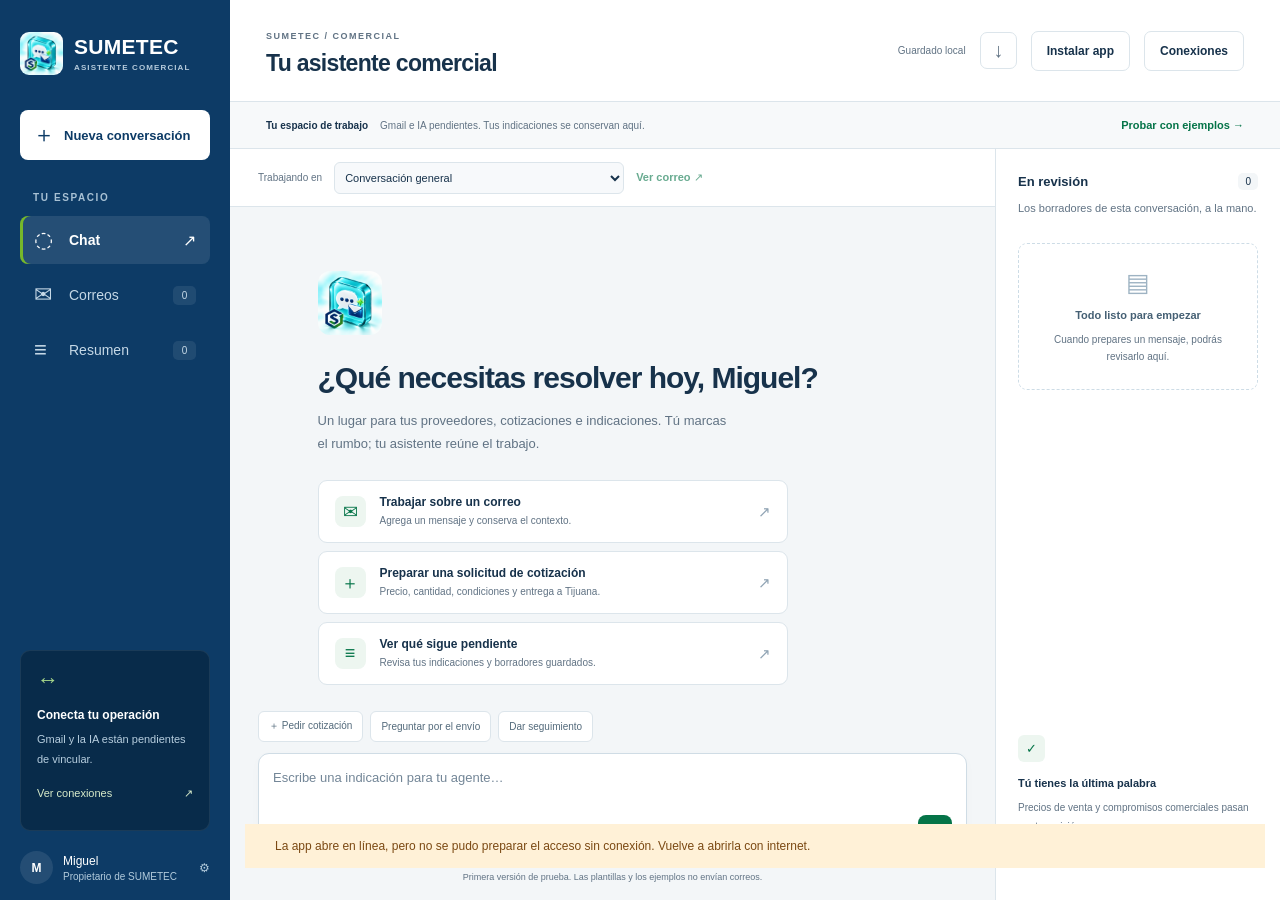
==== ASISTENTE/asistente.html @ 2525d237 "d" ====
<!doctype html>
<html lang="es">
<head>
  <meta charset="utf-8"><meta name="viewport" content="width=device-width,initial-scale=1,viewport-fit=cover">
  <meta name="theme-color" content="#0D3B66"><meta name="description" content="Tu espacio comercial de SUMETEC: instrucciones, correos y borradores en una conversación.">
  <meta name="mobile-web-app-capable" content="yes"><meta name="apple-mobile-web-app-capable" content="yes"><meta name="apple-mobile-web-app-title" content="Asistente"><meta name="apple-mobile-web-app-status-bar-style" content="default">
  <link rel="manifest" href="manifest.json"><link rel="apple-touch-icon" href="icons/asistente-180.png">
  <meta http-equiv="Content-Security-Policy" content="default-src 'self'; script-src 'self'; style-src 'self'; img-src 'self' data:; connect-src 'self'; object-src 'none'; base-uri 'self'; form-action 'self'">
  <title>SUMETEC · Asistente comercial</title><link rel="icon" href="favicon.png" type="image/png" sizes="32x32"><link rel="stylesheet" href="styles.css">
</head>
<body>
<a class="skip" href="#main">Ir al contenido</a>
<div class="app-shell">
  <aside class="sidebar" aria-label="Navegación principal">
    <a class="brand" href="#chat" aria-label="SUMETEC Asistente"><img class="brand-icon" src="icons/asistente-192.png" alt=""><span>SUMETEC<small>ASISTENTE COMERCIAL</small></span></a>
    <button class="new-chat" data-action="general"><span aria-hidden="true">＋</span> Nueva conversación</button>
    <p class="nav-caption">TU ESPACIO</p>
    <nav><button class="nav-item active" data-view="chat"><span aria-hidden="true">◌</span> Chat <span class="nav-end">↗</span></button><button class="nav-item" data-view="mail"><span aria-hidden="true">✉</span> Correos <b id="mail-count">0</b></button><button class="nav-item" data-view="summary"><span aria-hidden="true">≡</span> Resumen <b id="draft-count">0</b></button></nav>
    <div class="sidebar-bottom"><div class="connection-card"><span class="connection-icon" aria-hidden="true">↔</span><strong>Conecta tu operación</strong><p>Gmail y la IA están pendientes de vincular.</p><button data-action="connections">Ver conexiones <span aria-hidden="true">↗</span></button></div><button class="owner" data-action="rules"><span class="avatar">M</span><span>Miguel<small>Propietario de SUMETEC</small></span><span aria-hidden="true">⚙</span></button></div>
  </aside>
  <main id="main" tabindex="-1">
    <header class="topbar"><div><span class="eyebrow">SUMETEC / COMERCIAL</span><h1 id="page-title">Tu asistente comercial</h1></div><div class="top-actions"><span id="save-state" class="save-state">Guardado local</span><button class="icon-button" data-action="export" aria-label="Exportar respaldo" title="Exportar respaldo">↓</button><button id="install-app" class="button subtle" type="button">Instalar app</button><button class="button subtle" data-action="connections">Conexiones</button></div></header>
    <div id="storage-warning" class="warning" role="alert" hidden></div>
    <div class="modebar"><span id="mode-label">Tu espacio de trabajo</span><span class="mode-description" id="mode-description">Gmail e IA pendientes. Tus indicaciones se conservan aquí.</span><button id="mode-toggle" data-action="toggle-demo">Probar con ejemplos <span aria-hidden="true">→</span></button></div>
    <section id="chat-view" class="view chat-layout" aria-label="Chat con el asistente">
      <div class="conversation">
        <div class="context-bar"><span class="context-label">Trabajando en</span><label class="sr-only" for="context-select">Correo o conversación actual</label><select id="context-select"><option value="">Conversación general</option></select><button class="text-button" data-action="open-context">Ver correo <span aria-hidden="true">↗</span></button></div>
        <div id="chat-log" class="chat-log" role="log" aria-label="Mensajes" aria-live="polite"></div>
        <div class="composer-area"><div class="quick-actions"><button data-template="quote">＋ Pedir cotización</button><button data-template="shipping">Preguntar por el envío</button><button data-template="followup">Dar seguimiento</button></div><form id="chat-form" class="composer"><label class="sr-only" for="instruction">Indicación para el agente</label><textarea id="instruction" rows="2" maxlength="4000" placeholder="Escribe una indicación para tu agente…"></textarea><div class="composer-bottom"><span>Enter para guardar · Mayús + Enter para otra línea</span><button type="submit" class="send-button" aria-label="Guardar indicación">↑</button></div></form><p class="composer-note">Primera versión de prueba. Las plantillas y los ejemplos no envían correos.</p></div>
      </div>
      <aside class="review-panel" aria-label="Borradores en revisión"><div class="panel-heading"><h2>En revisión</h2><span id="review-count">0</span></div><p class="panel-intro">Los borradores de esta conversación, a la mano.</p><div id="review-list"></div><div class="rules-note"><span class="rule-icon" aria-hidden="true">✓</span><strong>Tú tienes la última palabra</strong><p>Precios de venta y compromisos comerciales pasan por tu revisión.</p><button class="text-button" data-action="rules">Ver reglas del asistente →</button></div></aside>
    </section>
    <section id="mail-view" class="view content-view" aria-label="Conversaciones de correo" hidden><div class="section-heading"><div><h2>Todo empieza con una conversación</h2><p>Revisa el correo y dale una indicación al agente.</p></div><button class="button primary" data-action="add-mail">＋ Agregar correo</button></div><div class="search-box"><span aria-hidden="true">⌕</span><label class="sr-only" for="mail-search">Buscar correos</label><input id="mail-search" placeholder="Buscar proveedor, asunto o correo…" type="search"></div><div id="mail-list" class="mail-list"></div><p class="footnote">Los correos agregados aquí son manuales. Gmail todavía no está sincronizado.</p></section>
    <section id="summary-view" class="view content-view" aria-label="Resumen comercial" hidden><div class="section-heading"><div><h2>Tu operación, de un vistazo</h2><p>Lo que preparaste y lo que sigue pendiente.</p></div><button class="button subtle" data-action="export">Exportar respaldo ↓</button></div><div id="summary-stats" class="summary-stats"></div><div class="summary-columns"><div><h3>Borradores para revisar</h3><div id="summary-drafts"></div></div><div><h3>Indicaciones pendientes</h3><div id="summary-tasks"></div></div></div><div class="summary-notice"><strong>Decisiones con respaldo</strong><p>Este resumen cuenta conversaciones, borradores e indicaciones. La comparación de cotizaciones y el costo puesto en Tijuana estarán disponibles al conectar las fuentes y la IA.</p></div></section>
  </main>
</div>
<dialog id="modal"><div class="dialog-top"><h2 id="modal-title"></h2><button class="icon-button" data-action="close-modal" aria-label="Cerrar ventana">×</button></div><div id="modal-body"></div></dialog>
<div id="toast" role="status" aria-live="polite" hidden></div>
<noscript>Activa JavaScript para usar las conversaciones y guardar borradores en este navegador.</noscript>
<aside id="pwa-update" class="pwa-update" role="status" hidden><div><strong>Actualización disponible</strong><p id="pwa-update-text">Tu trabajo se conserva. Actualiza cuando termines.</p></div><button id="pwa-update-button" class="button primary" type="button">Actualizar app</button></aside>
<p id="pwa-status" class="warning" role="status" hidden></p>
<dialog id="install-help"><div class="dialog-top"><h2>Instalar SUMETEC Asistente</h2><button id="close-install-help" class="icon-button" aria-label="Cerrar ayuda de instalación" type="button">×</button></div><div class="install-help-body"><p>La app se abre con su icono y en una ventana independiente.</p><ul><li><strong>Android:</strong> abre el menú de Chrome y elige «Instalar app» o «Agregar a pantalla principal».</li><li><strong>iPhone o iPad:</strong> abre la app en Safari, toca Compartir y elige «Agregar a pantalla de inicio».</li><li><strong>Computadora:</strong> en Chrome o Edge usa «Instalar» en la barra de direcciones o en el menú del navegador.</li></ul><p>Para instalarla en tu celular necesita un enlace HTTPS, como tus otras apps. El acceso local de prueba sólo corresponde a esta computadora.</p></div></dialog>
<script type="module" src="app.mjs"></script><script type="module" src="pwa.js"></script>
</body></html>
---- ASISTENTE/styles.css ----
:root{--navy:#0d3b66;--deep:#092c4c;--green:#057448;--lime:#76b82a;--ink:#17324b;--muted:#617384;--line:#dce5eb;--canvas:#f3f6f8;--white:#fff;--soft-green:#edf6f0;--amber:#8b5310;font-family:'Segoe UI',Tahoma,sans-serif;color:var(--ink);background:var(--canvas);font-size:15px;font-synthesis:none}*{box-sizing:border-box}body{margin:0}button,input,textarea,select{font:inherit}button,a,input,textarea,select{-webkit-tap-highlight-color:transparent}button{cursor:pointer}button:disabled{cursor:not-allowed;opacity:.6}a{color:var(--navy)}button:focus-visible,a:focus-visible,input:focus-visible,textarea:focus-visible,select:focus-visible{outline:3px solid var(--lime);outline-offset:3px}[hidden]{display:none!important}.sr-only{position:absolute;width:1px;height:1px;padding:0;margin:-1px;overflow:hidden;clip:rect(0,0,0,0);white-space:nowrap;border:0}.skip{position:fixed;top:-60px;left:20px;background:white;padding:12px;z-index:99}.skip:focus{top:12px}.app-shell{display:grid;grid-template-columns:230px minmax(0,1fr);min-height:100dvh}.sidebar{background:var(--navy);color:white;padding:32px 20px 16px;display:flex;flex-direction:column;position:fixed;inset:0 auto 0 0;width:230px}.brand{display:flex;gap:11px;align-items:center;color:white;text-decoration:none;font-weight:750;font-size:21px;letter-spacing:.3px}.brand small{display:block;letter-spacing:1.1px;font-size:8px;font-weight:600;color:#b6cbdc;margin-top:4px}.bolt{width:39px;height:43px;clip-path:polygon(25% 0,75% 0,100% 50%,75% 100%,25% 100%,0 50%);background:var(--lime);color:var(--deep);display:grid;place-items:center;font-size:27px}.new-chat{margin:35px 0 32px;width:100%;min-height:45px;background:#fff;color:var(--navy);border:0;border-radius:8px;text-align:left;padding:10px 13px;font-weight:650;font-size:13px;display:flex;gap:9px;align-items:center}.new-chat>span{font-size:22px;font-weight:400}.nav-caption{font-size:10px;letter-spacing:1.6px;font-weight:600;color:#a8c1d4;margin:0 13px 13px}nav{display:grid;gap:7px}.nav-item{border:0;color:#c5d8e6;background:transparent;display:flex;gap:12px;align-items:center;width:100%;text-align:left;padding:13px 14px;min-height:47px;border-radius:8px;font-size:14px}.nav-item>span:first-child{font-size:22px;width:23px;line-height:1}.nav-item.active{background:#ffffff19;color:#fff;box-shadow:inset 3px 0 var(--lime);font-weight:650}.nav-item b{margin-left:auto;background:#ffffff15;border-radius:5px;min-width:23px;text-align:center;font-size:10px;padding:4px;font-weight:500}.nav-end{margin-left:auto;font-size:16px}.sidebar-bottom{margin-top:auto;padding-top:30px}.connection-card{background:#082b4a;border:1px solid #ffffff13;border-radius:10px;padding:16px}.connection-icon{font-size:22px;color:#a5d58a;display:block;margin-bottom:12px}.connection-card strong{font-size:12px}.connection-card p{font-size:11px;line-height:1.8;color:#b7cedf;margin:8px 0 14px}.connection-card button{background:none;border:0;color:#d7ebca;font-size:11px;padding:3px 0;display:flex;justify-content:space-between;width:100%;min-height:30px}.owner{width:100%;display:flex;gap:10px;align-items:center;border:0;background:none;color:white;text-align:left;padding:20px 0 0;font-size:12px}.owner>span:last-child{margin-left:auto;color:#b2cbdc}.owner small{display:block;font-size:10px;color:#b2cbdc;margin-top:3px}.avatar{display:grid;place-items:center;background:#ffffff18;color:#fff;width:33px;height:33px;border-radius:50%;font-weight:600}main{grid-column:2;min-width:0;display:flex;flex-direction:column;height:100dvh}.topbar{min-height:102px;display:flex;align-items:center;justify-content:space-between;padding:20px 36px;border-bottom:1px solid var(--line);gap:16px;background:white}.eyebrow{font-size:9px;letter-spacing:1.5px;color:var(--muted);font-weight:700}h1{font-size:23px;font-weight:650;letter-spacing:-.7px;margin:8px 0 0}.top-actions{display:flex;align-items:center;gap:14px}.save-state{font-size:10px;color:var(--muted)}.button{border:1px solid var(--line);padding:10px 15px;border-radius:7px;min-height:40px;font-size:12px;font-weight:600;white-space:nowrap}.button.primary{background:var(--green);border-color:var(--green);color:white}.button.subtle{background:white;color:var(--ink)}.button:hover{filter:brightness(.97)}.icon-button{background:none;border:1px solid var(--line);border-radius:7px;font-size:20px;min-width:37px;min-height:37px;color:var(--muted)}.modebar{min-height:46px;display:flex;align-items:center;gap:12px;padding:10px 36px;background:#f7f9fa;border-bottom:1px solid var(--line);font-size:10px}.modebar>span:first-child{font-weight:650;white-space:nowrap}.mode-description{color:var(--muted)}.modebar button{margin-left:auto;background:none;border:0;color:var(--green);font-size:11px;font-weight:650;white-space:nowrap;padding:5px 0;min-height:26px}.modebar.demo{background:#fff6e7;color:#805212}.modebar.demo button{color:#805212}.view{min-height:0}.chat-layout{display:grid;grid-template-columns:minmax(0,1fr) 285px;flex:1;overflow:hidden}.conversation{display:flex;flex-direction:column;min-height:0;min-width:0}.context-bar{display:flex;align-items:center;gap:12px;min-height:58px;padding:12px 28px;background:white;border-bottom:1px solid var(--line)}.context-label{font-size:10px;color:var(--muted);white-space:nowrap}.context-bar select{background:#f7f9fb;border:1px solid var(--line);border-radius:6px;min-height:32px;color:var(--ink);font-size:11px;padding:6px;max-width:290px;min-width:0;flex:1}.text-button{color:var(--green);background:none;border:0;padding:5px 0;font-size:11px;font-weight:600;min-height:32px;white-space:nowrap}.chat-log{flex:1;overflow:auto;padding:28px 30px;scroll-behavior:smooth}.welcome{max-width:590px;margin:clamp(16px,4vh,55px) auto 20px}.assistant-mark{background:var(--navy);width:48px;height:48px;border-radius:13px;position:relative;color:white;display:grid;place-items:center;font-size:26px;font-weight:600;box-shadow:0 5px 15px #0d3b6610}.assistant-mark:after{content:'';position:absolute;width:11px;height:11px;background:var(--lime);border:3px solid var(--canvas);border-radius:50%;right:-3px;bottom:-3px}.welcome h2{font-size:30px;line-height:1.25;letter-spacing:-1px;margin:24px 0 12px;font-weight:650}.welcome>p{font-size:13px;line-height:1.8;color:var(--muted);max-width:410px;margin:0 0 25px}.suggestions{display:grid;gap:8px}.suggestion{display:flex;align-items:center;gap:14px;padding:14px 16px;border:1px solid var(--line);border-radius:9px;background:white;text-align:left;color:var(--ink);max-width:470px;transition:border-color .15s,transform .15s}.suggestion:hover{border-color:#90b39f;transform:translateX(2px)}.suggestion .suggestion-icon{display:grid;place-items:center;width:31px;height:31px;background:var(--soft-green);color:var(--green);border-radius:8px;font-size:18px;flex-shrink:0}.suggestion strong{display:block;font-size:12px;font-weight:650}.suggestion small{display:block;color:var(--muted);font-size:10px;line-height:1.5;margin-top:4px}.suggestion .arrow{margin-left:auto;color:#90a4b4}.message{max-width:680px;margin:0 auto 22px;display:flex;gap:10px;align-items:flex-start}.message .message-icon{background:var(--navy);color:white;display:grid;place-items:center;width:28px;height:28px;border-radius:8px;font-size:11px;font-weight:600;flex-shrink:0}.message.user{flex-direction:row-reverse}.message.user .message-icon{background:#e0e8ef;color:var(--navy)}.bubble{background:white;border:1px solid var(--line);border-radius:2px 11px 11px 11px;padding:14px 16px;max-width:90%;min-width:120px;overflow-wrap:anywhere}.message.user .bubble{background:#eaf2f8;border:0;border-radius:11px 2px 11px 11px}.bubble p{white-space:pre-wrap;font-size:12px;line-height:1.8;margin:0}.message-meta{display:flex;gap:10px;align-items:center;font-size:9px;color:var(--muted);margin-top:9px}.message-meta .tag{color:var(--amber)}.bubble .button{margin-top:12px;font-size:11px;min-height:34px}.composer-area{padding:14px 28px 16px}.quick-actions{display:flex;gap:7px;flex-wrap:wrap;margin-bottom:11px}.quick-actions button{border:1px solid var(--line);background:white;border-radius:6px;min-height:31px;padding:6px 10px;color:#536a7b;font-size:10px}.composer{background:white;border:1px solid #cfdce5;border-radius:11px;padding:13px 14px 10px;box-shadow:0 3px 12px #15354e05}.composer:focus-within{border-color:#4c8b70;box-shadow:0 0 0 2px #05744812}.composer textarea{display:block;width:100%;resize:none;border:0;background:none;outline:none;color:var(--ink);font-size:13px;line-height:1.7;min-height:48px;padding:0}.composer textarea::placeholder{color:#738697}.composer textarea:focus-visible{outline:0}.composer-bottom{display:flex;align-items:center;justify-content:space-between;gap:8px}.composer-bottom>span{font-size:9px;color:#708293}.send-button{background:var(--green);border:0;color:white;border-radius:8px;width:34px;height:34px;font-size:22px}.composer-note{font-size:9px;text-align:center;color:var(--muted);margin:10px 0 0;line-height:1.6}.review-panel{background:white;border-left:1px solid var(--line);padding:24px 22px;display:flex;flex-direction:column;overflow:auto}.panel-heading{display:flex;align-items:center;justify-content:space-between}.panel-heading h2{font-size:13px;margin:0}.panel-heading>span{font-size:10px;background:var(--canvas);padding:3px 7px;border-radius:5px}.panel-intro{color:var(--muted);font-size:11px;line-height:1.8;margin:9px 0 24px}.empty-review{padding:24px 15px;border:1px dashed #cddce6;border-radius:9px;text-align:center;color:var(--muted)}.empty-review>span{font-size:25px;color:#9eb3c3}.empty-review strong{display:block;font-size:11px;color:#456074;margin-top:12px}.empty-review p{font-size:10px;line-height:1.7;margin-bottom:0}.draft-card{border:1px solid var(--line);border-radius:9px;padding:14px;margin-bottom:10px;text-align:left;background:white;width:100%;color:var(--ink)}.draft-card:hover{border-color:#8bb09c}.draft-card small{display:block;font-size:9px;color:var(--green);font-weight:650;margin-bottom:9px}.draft-card strong{font-size:11px;line-height:1.6;display:block;overflow-wrap:anywhere}.draft-card p{font-size:10px;line-height:1.8;color:var(--muted);margin:8px 0;overflow-wrap:anywhere}.draft-card>span{font-size:10px;color:var(--green);font-weight:600}.rules-note{margin-top:auto;padding:24px 0 0}.rule-icon{background:var(--soft-green);color:var(--green);display:grid;place-items:center;border-radius:6px;width:27px;height:27px;font-size:13px;margin-bottom:11px}.rules-note strong{font-size:11px}.rules-note p{font-size:10px;color:var(--muted);line-height:1.9;margin:8px 0}.content-view{padding:30px 36px;flex:1;overflow:auto}.section-heading{display:flex;justify-content:space-between;gap:16px;align-items:center;margin-bottom:26px}.section-heading h2{font-size:23px;letter-spacing:-.6px;margin:0 0 8px;font-weight:650}.section-heading p{font-size:12px;color:var(--muted);margin:0;line-height:1.7}.search-box{display:flex;align-items:center;gap:12px;background:white;border:1px solid var(--line);border-radius:8px;max-width:480px;padding:0 14px;margin-bottom:22px}.search-box span{font-size:24px;color:var(--muted)}.search-box input{width:100%;background:none;border:0;padding:13px 0;font-size:12px;color:var(--ink);outline-offset:0}.mail-list{display:grid;gap:11px}.mail-card{display:grid;grid-template-columns:43px minmax(0,1fr) auto;align-items:center;gap:15px;padding:20px;background:white;border:1px solid var(--line);border-radius:10px;text-align:left;color:var(--ink);width:100%}.mail-card:hover{border-color:#7eaa94}.mail-avatar{display:grid;place-items:center;width:42px;height:42px;border-radius:10px;background:#e9f0f6;color:var(--navy);font-size:12px;font-weight:700}.mail-card h3{font-size:13px;margin:7px 0}.mail-card small{font-size:10px;color:var(--muted)}.mail-card p{font-size:11px;line-height:1.7;color:var(--muted);margin:6px 0 0;overflow-wrap:anywhere}.mail-card>span:last-child{color:var(--green);font-size:18px}.source-label{display:inline-block;margin-left:8px;color:var(--amber);font-size:9px}.footnote{font-size:10px;line-height:1.8;color:var(--muted);margin-top:20px}.empty-state{border:1px dashed #c6d6e0;border-radius:12px;padding:45px 25px;text-align:center;color:var(--muted);max-width:700px;background:#ffffff60}.empty-state h3{color:var(--ink);font-size:16px}.empty-state p{font-size:12px;line-height:1.8}.empty-state .button{margin-top:12px}.summary-stats{display:grid;grid-template-columns:repeat(3,1fr);background:white;border:1px solid var(--line);border-radius:10px;margin-bottom:32px}.stat{padding:23px 25px;border-right:1px solid var(--line)}.stat:last-child{border:0}.stat strong{display:block;font-size:32px;font-weight:600;letter-spacing:-1px;color:var(--navy)}.stat span{font-size:11px;color:var(--muted);display:block;margin-top:8px}.summary-columns{display:grid;grid-template-columns:1fr 1fr;gap:26px}.summary-columns h3{font-size:13px;margin:0 0 16px}.summary-columns .draft-card{max-width:none}.task-row{background:white;border:1px solid var(--line);border-radius:8px;padding:15px;margin-bottom:10px;text-align:left;width:100%;color:var(--ink)}.task-row p{font-size:12px;line-height:1.7;margin:0 0 8px;overflow-wrap:anywhere}.task-row span{font-size:9px;color:var(--amber)}.summary-notice{margin-top:25px;padding:20px 22px;background:#eaf1f6;border-radius:8px}.summary-notice strong{font-size:12px}.summary-notice p{font-size:11px;color:#496376;line-height:1.8;margin-bottom:0}.warning{background:#fff1d7;color:#7b4913;padding:12px 30px;font-size:12px;line-height:1.7}.warning button{margin-left:12px}dialog{border:1px solid var(--line);border-radius:14px;box-shadow:0 25px 80px #0b2b4540;padding:0;width:min(620px,calc(100% - 32px));max-height:calc(100dvh - 50px);color:var(--ink);background:white}dialog::backdrop{background:#092c4c80;backdrop-filter:blur(3px)}.dialog-top{position:sticky;top:0;background:white;display:flex;align-items:center;justify-content:space-between;gap:15px;border-bottom:1px solid var(--line);padding:18px 24px;z-index:2}.dialog-top h2{font-size:17px;margin:0;font-weight:650}#modal-body{padding:23px 24px}.field{display:block;font-size:11px;font-weight:600;margin-bottom:16px}.field input,.field textarea{display:block;width:100%;padding:11px 12px;border:1px solid #cad7e1;border-radius:7px;margin-top:7px;color:var(--ink);background:white;font-size:13px;line-height:1.7}.field textarea{resize:vertical;min-height:150px}.field textarea.long{min-height:260px}.field .readonly{display:block;color:var(--muted);padding:10px 0 0;font-size:12px;font-weight:400;overflow-wrap:anywhere}.dialog-actions{display:flex;align-items:center;justify-content:flex-end;gap:9px;flex-wrap:wrap;margin-top:18px}.dialog-hint{font-size:11px;color:var(--muted);line-height:1.8;margin:0 0 20px}.notice{padding:13px 15px;border-radius:7px;background:#fff6e7;color:#7b5019;font-size:11px;line-height:1.8;margin:0 0 20px}.connection-row{display:flex;align-items:center;justify-content:space-between;gap:20px;padding:20px 0;border-bottom:1px solid var(--line)}.connection-row strong{font-size:14px}.connection-row p{font-size:11px;color:var(--muted);line-height:1.8;margin:5px 0 0}.connection-row>span{background:#fff2dc;color:#805012;font-size:10px;padding:6px 8px;border-radius:5px;white-space:nowrap}.rules-list{padding-left:19px;font-size:13px;line-height:2}.mail-body{white-space:pre-wrap;font-size:13px;line-height:1.9;background:var(--canvas);padding:20px;border-radius:8px;overflow-wrap:anywhere}.mail-details{font-size:11px;line-height:1.9;color:var(--muted);overflow-wrap:anywhere}.error{color:#a03627;font-size:12px;line-height:1.7}#toast{position:fixed;bottom:24px;left:50%;transform:translateX(-50%);background:var(--deep);color:white;font-size:12px;padding:13px 20px;border-radius:8px;box-shadow:0 5px 20px #0002;z-index:20;max-width:calc(100vw - 30px);line-height:1.7}
@media(min-width:1500px){.chat-layout{grid-template-columns:minmax(0,1fr) 330px}.chat-log{padding:35px 50px}.composer-area{padding:16px 50px 20px}.context-bar{padding-inline:50px}.review-panel{padding:28px}.welcome{margin-top:65px}}
@media(max-width:1150px){.app-shell{grid-template-columns:200px minmax(0,1fr)}.sidebar{width:200px;padding-inline:16px}.brand{font-size:18px}.brand small{font-size:7px}.bolt{width:34px;height:38px}.chat-layout{grid-template-columns:minmax(0,1fr)}.review-panel{display:none}.topbar{padding-inline:25px}.modebar{padding-inline:25px}.welcome{max-width:560px}.content-view{padding:26px}.top-actions{gap:8px}.context-bar select{max-width:none}}
@media(max-width:720px){:root{font-size:16px}.app-shell{display:block}.sidebar{inset:auto 0 0;width:100%;height:calc(65px + env(safe-area-inset-bottom));padding:0 15px env(safe-area-inset-bottom);z-index:5;background:white;border-top:1px solid var(--line);color:var(--ink)}.sidebar .brand,.sidebar .new-chat,.nav-caption,.sidebar-bottom{display:none}.sidebar nav{display:grid;grid-template-columns:repeat(3,1fr);gap:5px;width:100%;height:65px}.nav-item{flex-direction:column;justify-content:center;gap:5px;padding:8px 5px;color:#587083;border-radius:0;font-size:10px;min-height:60px;position:relative}.nav-item>span:first-child{font-size:21px;width:auto}.nav-item.active{background:none;color:var(--green);box-shadow:inset 0 3px var(--green)}.nav-end{display:none}.nav-item b{position:absolute;top:7px;right:calc(50% - 31px);font-size:8px;background:#e8f1eb;color:var(--green);min-width:17px;padding:2px}main{height:calc(100dvh - 65px - env(safe-area-inset-bottom));min-height:420px}.topbar{min-height:78px;padding:15px 18px}.eyebrow{font-size:8px;letter-spacing:1px}h1{font-size:19px;margin-top:6px}.save-state{display:none}.top-actions .button{font-size:10px;padding:8px;min-height:35px}.top-actions .icon-button{display:none}.modebar{padding:8px 18px;gap:8px;min-height:45px;flex-wrap:wrap}.modebar>span:first-child{font-size:10px}.mode-description{display:none}.modebar button{font-size:10px;min-height:29px}.context-bar{padding:10px 16px;gap:8px;min-height:55px}.context-label{display:none}.context-bar select{min-height:35px;font-size:11px}.text-button{min-height:35px;font-size:10px}.chat-log{padding:21px 18px}.welcome{margin:12px 0 0}.assistant-mark{width:42px;height:42px;border-radius:11px;font-size:23px}.welcome h2{font-size:27px;margin-top:22px;max-width:300px}.welcome>p{font-size:12px;margin-bottom:20px}.suggestion{padding:12px;min-height:67px}.suggestion strong{font-size:12px}.suggestion small{font-size:10px}.composer-area{padding:10px 14px 12px}.quick-actions{flex-wrap:nowrap;overflow-x:auto;padding:2px 0 5px;margin-bottom:7px}.quick-actions button{white-space:nowrap;min-height:35px;font-size:10px;padding:7px 9px}.composer{padding:12px}.composer textarea{font-size:16px;min-height:45px}.composer-bottom>span{font-size:8px}.composer-note{font-size:8px;margin-top:7px}.send-button{width:37px;height:37px}.bubble p{font-size:13px}.bubble{max-width:calc(100% - 35px);padding:12px}.message-meta{font-size:8px;flex-wrap:wrap}.content-view{padding:22px 17px}.section-heading{align-items:flex-start;flex-direction:column;margin-bottom:20px}.section-heading h2{font-size:22px}.section-heading p{font-size:12px}.section-heading .button{min-height:42px}.search-box input{font-size:16px}.mail-card{padding:16px 13px;grid-template-columns:35px minmax(0,1fr) 12px;gap:10px}.mail-avatar{width:35px;height:38px;font-size:10px}.mail-card h3{font-size:13px;line-height:1.6}.mail-card small{font-size:9px}.source-label{margin-left:0;display:block}.summary-stats{margin-bottom:25px}.stat{padding:17px 11px}.stat strong{font-size:27px}.stat span{font-size:10px;line-height:1.6}.summary-columns{grid-template-columns:1fr;gap:22px}.dialog-top{padding:16px}.dialog-top h2{font-size:16px}#modal-body{padding:19px 16px}.field input,.field textarea{font-size:16px}.dialog-actions .button{min-height:44px}.dialog-actions{justify-content:stretch}.dialog-actions .button{flex:1}.connection-row{gap:10px}.connection-row strong{font-size:13px}.connection-row p{font-size:11px}.connection-row>span{font-size:9px}#toast{bottom:90px;font-size:11px;width:max-content}}
@media(prefers-reduced-motion:reduce){*{scroll-behavior:auto!important;transition:none!important}}
@media(max-width:720px){.context-bar select{font-size:16px;min-height:44px}.quick-actions button{min-height:44px}.context-bar .text-button,.top-actions .button,.dialog-top .icon-button{min-height:44px}.dialog-top .icon-button{min-width:44px}}
.pwa-update{position:fixed;bottom:24px;left:50%;transform:translateX(-50%);display:flex;align-items:center;gap:22px;padding:18px 22px;width:min(590px,calc(100vw - 30px));border:1px solid #b7cfc1;border-radius:10px;background:white;box-shadow:0 8px 35px #0d3b6620;z-index:8}.pwa-update strong{font-size:13px}.pwa-update p{font-size:11px;color:var(--muted);line-height:1.7;margin:5px 0 0}.pwa-update .button{margin-left:auto}.install-help-body{padding:20px 24px;font-size:13px;line-height:1.9}.install-help-body ul{padding-left:20px}.install-help-body li{margin-bottom:12px}.install-help-body p:last-child{color:var(--muted);font-size:12px}#pwa-status{position:fixed;bottom:20px;left:245px;right:15px;z-index:9}
@media(max-width:720px){.pwa-update{bottom:145px;gap:12px;padding:15px;align-items:flex-start}.pwa-update .button{white-space:normal;min-height:44px}#pwa-status{left:15px;bottom:145px}.install-help-body{font-size:14px;padding:17px}}

.brand-icon{width:43px;height:43px;object-fit:contain;border-radius:9px;flex-shrink:0}.assistant-mark{width:64px;height:64px;background:transparent;box-shadow:none}.assistant-mark img{display:block;width:100%;height:100%;object-fit:contain;border-radius:12px}.assistant-mark:after{display:none}
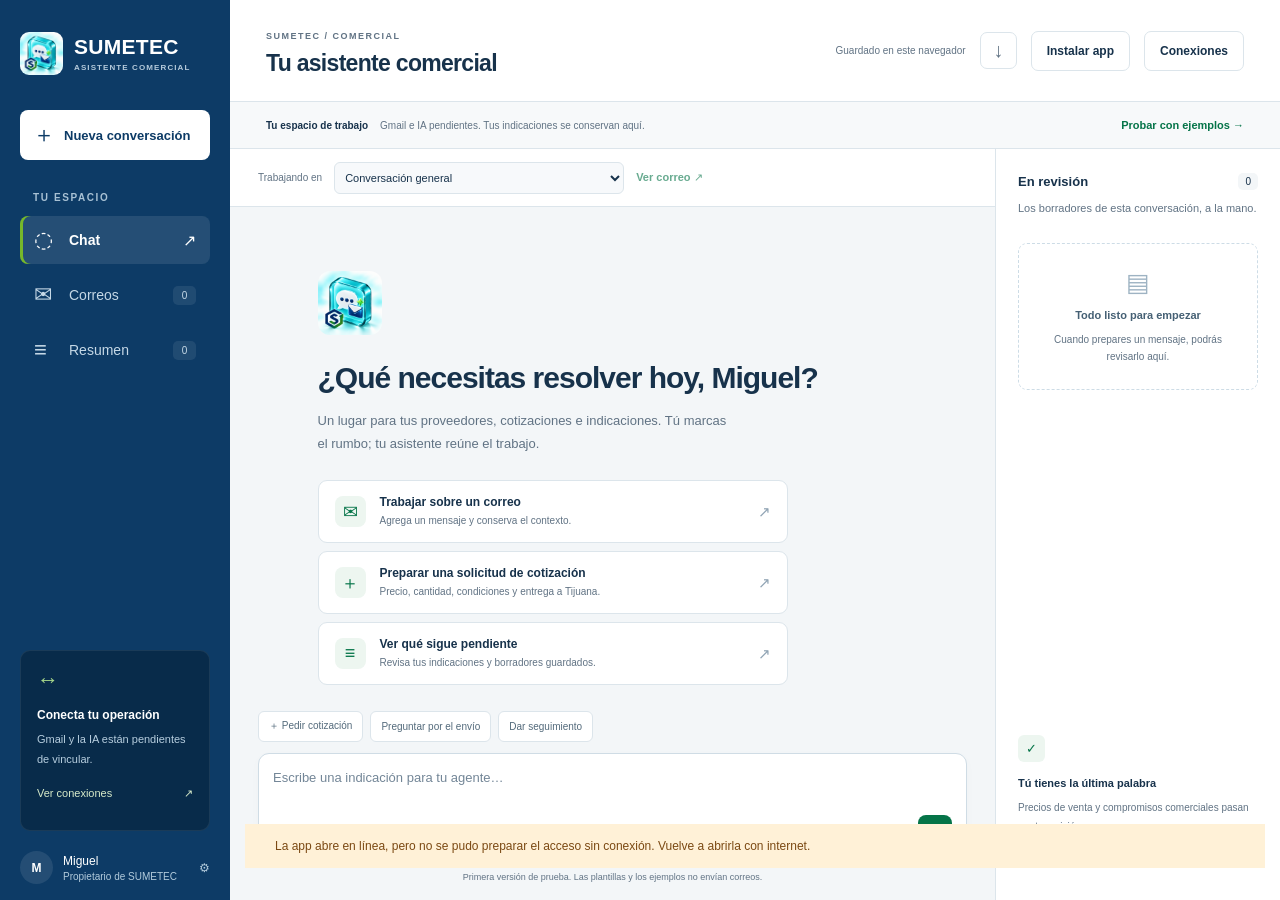
==== commit a7b4700a: "s" ====
--- a/ASISTENTE/asistente.html
+++ b/ASISTENTE/asistente.html
@@ -19,19 +19,20 @@
     <div class="sidebar-bottom"><div class="connection-card"><span class="connection-icon" aria-hidden="true">↔</span><strong>Conecta tu operación</strong><p>Gmail y la IA están pendientes de vincular.</p><button data-action="connections">Ver conexiones <span aria-hidden="true">↗</span></button></div><button class="owner" data-action="rules"><span class="avatar">M</span><span>Miguel<small>Propietario de SUMETEC</small></span><span aria-hidden="true">⚙</span></button></div>
   </aside>
   <main id="main" tabindex="-1">
-    <header class="topbar"><div><span class="eyebrow">SUMETEC / COMERCIAL</span><h1 id="page-title">Tu asistente comercial</h1></div><div class="top-actions"><span id="save-state" class="save-state">Guardado local</span><button class="icon-button" data-action="export" aria-label="Exportar respaldo" title="Exportar respaldo">↓</button><button id="install-app" class="button subtle" type="button">Instalar app</button><button class="button subtle" data-action="connections">Conexiones</button></div></header>
+    <header class="topbar"><div><span class="eyebrow">SUMETEC / COMERCIAL</span><h1 id="page-title">Tu asistente comercial</h1></div><div class="top-actions"><span id="save-state" class="save-state">Preparando guardado…</span><button class="icon-button" data-action="export" aria-label="Exportar respaldo" title="Exportar respaldo">↓</button><button id="install-app" class="button subtle" type="button">Instalar app</button><button class="button subtle" data-action="connections">Conexiones</button></div></header>
     <div id="storage-warning" class="warning" role="alert" hidden></div>
+    <div id="writer-warning" class="warning writer-warning" role="status" hidden><span id="writer-message"></span><button class="button subtle" data-action="resume-writer">Retomar edición</button></div>
     <div class="modebar"><span id="mode-label">Tu espacio de trabajo</span><span class="mode-description" id="mode-description">Gmail e IA pendientes. Tus indicaciones se conservan aquí.</span><button id="mode-toggle" data-action="toggle-demo">Probar con ejemplos <span aria-hidden="true">→</span></button></div>
     <section id="chat-view" class="view chat-layout" aria-label="Chat con el asistente">
       <div class="conversation">
         <div class="context-bar"><span class="context-label">Trabajando en</span><label class="sr-only" for="context-select">Correo o conversación actual</label><select id="context-select"><option value="">Conversación general</option></select><button class="text-button" data-action="open-context">Ver correo <span aria-hidden="true">↗</span></button></div>
         <div id="chat-log" class="chat-log" role="log" aria-label="Mensajes" aria-live="polite"></div>
-        <div class="composer-area"><div class="quick-actions"><button data-template="quote">＋ Pedir cotización</button><button data-template="shipping">Preguntar por el envío</button><button data-template="followup">Dar seguimiento</button></div><form id="chat-form" class="composer"><label class="sr-only" for="instruction">Indicación para el agente</label><textarea id="instruction" rows="2" maxlength="4000" placeholder="Escribe una indicación para tu agente…"></textarea><div class="composer-bottom"><span>Enter para guardar · Mayús + Enter para otra línea</span><button type="submit" class="send-button" aria-label="Guardar indicación">↑</button></div></form><p class="composer-note">Primera versión de prueba. Las plantillas y los ejemplos no envían correos.</p></div>
+        <div class="composer-area"><div class="quick-actions"><button data-template="quote" data-write>＋ Pedir cotización</button><button data-template="shipping" data-write>Preguntar por el envío</button><button data-template="followup" data-write>Dar seguimiento</button></div><form id="chat-form" class="composer"><label class="sr-only" for="instruction">Indicación para el agente</label><textarea id="instruction" rows="2" maxlength="4000" placeholder="Escribe una indicación para tu agente…" disabled></textarea><div class="composer-bottom"><span>Enter para guardar · Mayús + Enter para otra línea</span><button type="submit" class="send-button" aria-label="Guardar indicación" data-write>↑</button></div></form><p class="composer-note">Primera versión de prueba. Las plantillas y los ejemplos no envían correos.</p></div>
       </div>
       <aside class="review-panel" aria-label="Borradores en revisión"><div class="panel-heading"><h2>En revisión</h2><span id="review-count">0</span></div><p class="panel-intro">Los borradores de esta conversación, a la mano.</p><div id="review-list"></div><div class="rules-note"><span class="rule-icon" aria-hidden="true">✓</span><strong>Tú tienes la última palabra</strong><p>Precios de venta y compromisos comerciales pasan por tu revisión.</p><button class="text-button" data-action="rules">Ver reglas del asistente →</button></div></aside>
     </section>
-    <section id="mail-view" class="view content-view" aria-label="Conversaciones de correo" hidden><div class="section-heading"><div><h2>Todo empieza con una conversación</h2><p>Revisa el correo y dale una indicación al agente.</p></div><button class="button primary" data-action="add-mail">＋ Agregar correo</button></div><div class="search-box"><span aria-hidden="true">⌕</span><label class="sr-only" for="mail-search">Buscar correos</label><input id="mail-search" placeholder="Buscar proveedor, asunto o correo…" type="search"></div><div id="mail-list" class="mail-list"></div><p class="footnote">Los correos agregados aquí son manuales. Gmail todavía no está sincronizado.</p></section>
-    <section id="summary-view" class="view content-view" aria-label="Resumen comercial" hidden><div class="section-heading"><div><h2>Tu operación, de un vistazo</h2><p>Lo que preparaste y lo que sigue pendiente.</p></div><button class="button subtle" data-action="export">Exportar respaldo ↓</button></div><div id="summary-stats" class="summary-stats"></div><div class="summary-columns"><div><h3>Borradores para revisar</h3><div id="summary-drafts"></div></div><div><h3>Indicaciones pendientes</h3><div id="summary-tasks"></div></div></div><div class="summary-notice"><strong>Decisiones con respaldo</strong><p>Este resumen cuenta conversaciones, borradores e indicaciones. La comparación de cotizaciones y el costo puesto en Tijuana estarán disponibles al conectar las fuentes y la IA.</p></div></section>
+    <section id="mail-view" class="view content-view" aria-label="Conversaciones de correo" hidden><div class="section-heading"><div><h2>Todo empieza con una conversación</h2><p>Revisa el correo y dale una indicación al agente.</p></div><button class="button primary" data-action="add-mail" data-write>＋ Agregar correo</button></div><div class="search-box"><span aria-hidden="true">⌕</span><label class="sr-only" for="mail-search">Buscar correos</label><input id="mail-search" placeholder="Buscar proveedor, asunto o correo…" type="search"></div><div id="mail-list" class="mail-list"></div><p class="footnote">Los correos agregados aquí son manuales. Gmail todavía no está sincronizado.</p></section>
+    <section id="summary-view" class="view content-view" aria-label="Resumen comercial" hidden><div class="section-heading"><div><h2>Tu operación, de un vistazo</h2><p>Lo que preparaste y lo que sigue pendiente.</p></div><div class="backup-actions"><button class="button subtle" data-action="export">Exportar respaldo ↓</button><button class="button subtle" data-action="import">Importar respaldo</button></div></div><div id="summary-stats" class="summary-stats"></div><section class="followup-section" aria-labelledby="followup-title"><div class="section-heading"><div><h3 id="followup-title">Agenda de proveedores</h3><p>Primero los contactos más próximos; después, las conversaciones más antiguas.</p></div><label class="field">Mostrar<select id="followup-filter"><option value="open">Pendientes y esperando</option><option value="pending">Pendiente</option><option value="waiting">Esperando proveedor</option><option value="resolved">Resuelto</option><option value="all">Todos</option></select></label></div><div id="followup-list"></div><p class="footnote">Seguimiento manual. La fecha es tu próximo contacto; no programa un envío automático.</p></section><div class="summary-columns"><div><h3>Borradores para revisar</h3><div id="summary-drafts"></div></div><div><h3>Indicaciones pendientes</h3><div id="summary-tasks"></div></div></div><div class="summary-notice"><strong>Decisiones con respaldo</strong><p>Este resumen cuenta conversaciones, borradores e indicaciones. La comparación de cotizaciones y el costo puesto en Tijuana estarán disponibles al conectar las fuentes y la IA.</p></div></section>
   </main>
 </div>
 <dialog id="modal"><div class="dialog-top"><h2 id="modal-title"></h2><button class="icon-button" data-action="close-modal" aria-label="Cerrar ventana">×</button></div><div id="modal-body"></div></dialog>
--- a/ASISTENTE/styles.css
+++ b/ASISTENTE/styles.css
@@ -8,3 +8,5 @@
 @media(max-width:720px){.pwa-update{bottom:145px;gap:12px;padding:15px;align-items:flex-start}.pwa-update .button{white-space:normal;min-height:44px}#pwa-status{left:15px;bottom:145px}.install-help-body{font-size:14px;padding:17px}}
 
 .brand-icon{width:43px;height:43px;object-fit:contain;border-radius:9px;flex-shrink:0}.assistant-mark{width:64px;height:64px;background:transparent;box-shadow:none}.assistant-mark img{display:block;width:100%;height:100%;object-fit:contain;border-radius:12px}.assistant-mark:after{display:none}
+.writer-warning{display:flex;align-items:center;gap:12px;flex-shrink:0}.writer-warning>span{flex:1}.writer-warning .button{margin-left:0;white-space:normal}.backup-actions,.followup-actions{display:flex;gap:8px;flex-wrap:wrap}.followup-section{margin:0 0 30px}.followup-section .section-heading{margin-bottom:14px}.followup-section h3{font-size:16px;margin:0 0 8px}.field select{display:block;width:100%;padding:11px 12px;border:1px solid #cad7e1;border-radius:7px;margin-top:7px;color:var(--ink);background:white;font-size:13px;min-height:44px}.followup-section .field{margin:0;min-width:190px}.followup-card{background:white;border:1px solid var(--line);border-radius:9px;padding:16px;margin-bottom:10px;display:flex;justify-content:space-between;align-items:center;gap:16px;overflow-wrap:anywhere;box-shadow:0 2px 8px #15354e05}.followup-card>div{min-width:0}.followup-card.overdue{border-left:4px solid #b16d1a}.followup-card strong{font-size:13px}.followup-card p{font-size:11px;line-height:1.7;margin:7px 0}.followup-card .tag{font-size:10px;color:var(--green)}.followup-meta{color:var(--muted)}.followup-actions{flex-shrink:0}.import-check{display:flex;align-items:flex-start;gap:10px;font-size:12px;line-height:1.8}.import-check input{width:20px;height:20px;flex-shrink:0}.field input[type=file]{white-space:normal;max-width:100%}.save-state{max-width:160px;white-space:normal}
+@media(max-width:720px){.writer-warning{padding:12px 16px;font-size:11px;align-items:flex-start}.writer-warning .button{min-height:44px;font-size:11px;max-width:110px;flex-shrink:0}.followup-card{align-items:stretch;flex-direction:column;gap:8px}.followup-actions .button{flex:1;min-height:44px}.followup-section .field{width:100%}.field select{font-size:16px}.backup-actions{width:100%}.backup-actions .button{flex:1;min-height:44px}.topbar{flex-shrink:0}.top-actions .button{white-space:normal}.top-actions{max-width:47%}.save-state{display:block;font-size:9px;max-width:90px}.top-actions{flex-wrap:wrap;justify-content:flex-end;gap:5px}.section-heading .backup-actions .button{white-space:normal}}
